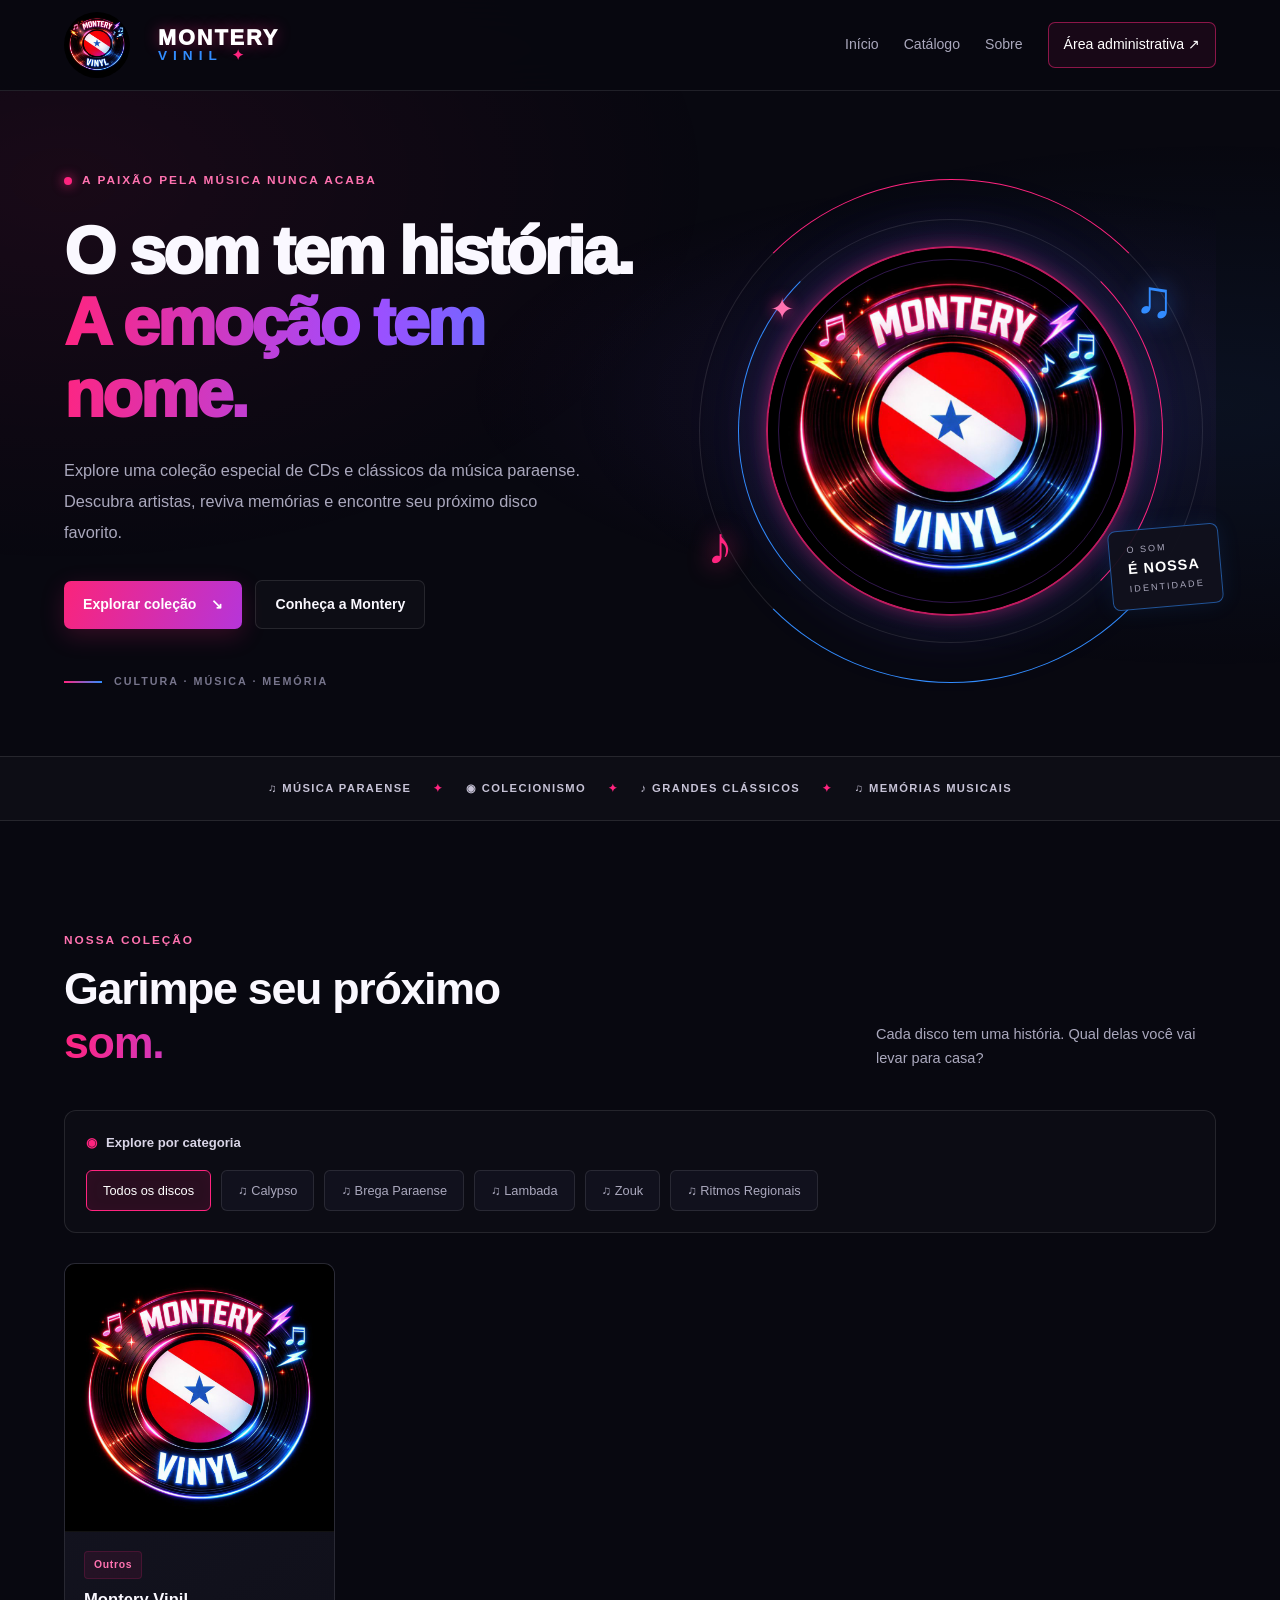
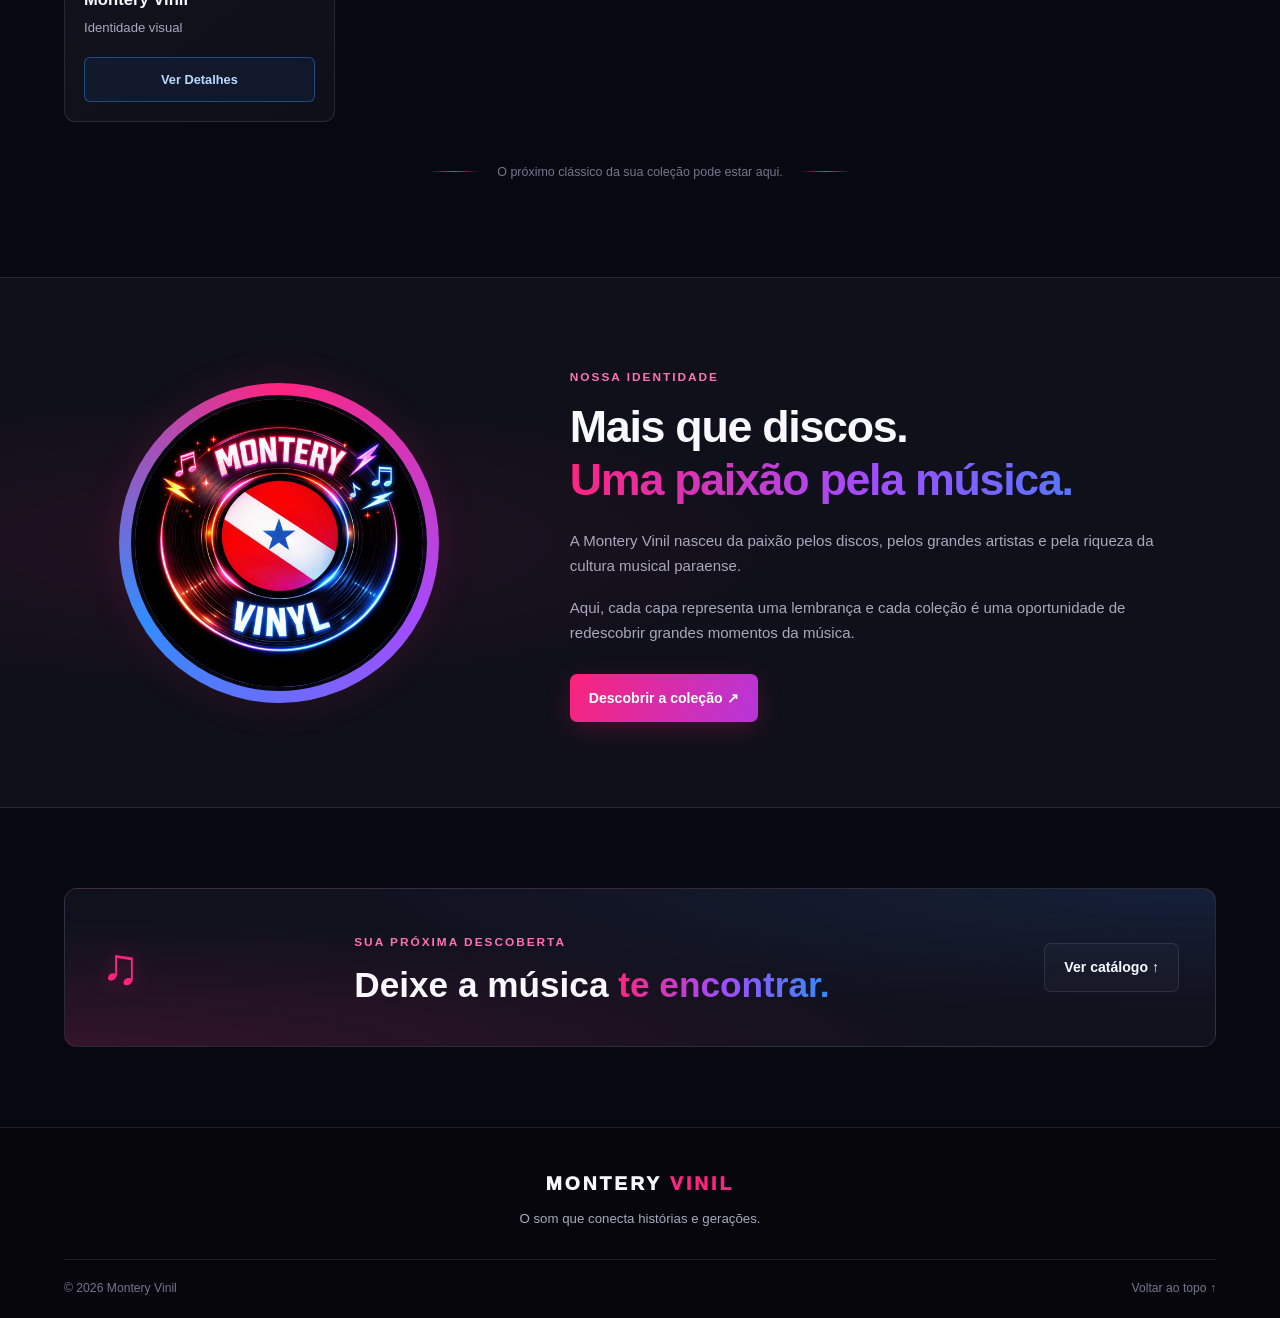
==== index.html @ 1ee5c23e "Montery vinly vs 1.0.1" ====
<!DOCTYPE html>
<html lang="pt-BR">
<head>
    <meta charset="UTF-8">
    <meta name="viewport" content="width=device-width, initial-scale=1.0">
    <meta name="theme-color" content="#080810">
    <meta name="description" content="Montery Vinil — CDs, discos e clássicos da música paraense.">

    <title>Montery Vinil | Coleção Musical</title>

    <link rel="stylesheet" href="style.css">

    <!-- Biblioteca oficial do Supabase -->
    <script src="https://cdn.jsdelivr.net/npm/@supabase/supabase-js@2"></script>

    <!-- Seu JavaScript original -->
    <script src="script.js" defer></script>
</head>

<body>

    <!-- CABEÇALHO -->
    <header class="header">
        <a href="index.html" class="Minha_logo" aria-label="Montery Vinil - início">
            <img src="assets/logo-montery-vinil.jpg" alt="Montery Vinil">
        </a>

        <a href="#inicio" class="meu_titulo">
            <span class="titulo-principal">MONTERY</span>
            <span class="titulo-secundario">VINIL <span>✦</span></span>
        </a>

        <button
            class="menu-toggle"
            id="menuToggle"
            type="button"
            aria-label="Abrir menu"
            aria-expanded="false"
            aria-controls="mainNav"
        >
            ☰
        </button>

        <nav class="main-nav" id="mainNav">
            <a href="#inicio">Início</a>
            <a href="#catalogo">Catálogo</a>
            <a href="#sobre">Sobre</a>
            <a href="admin.html" class="nav-admin">Área administrativa ↗</a>
        </nav>
    </header>

    <main>

        <!-- APRESENTAÇÃO -->
        <section class="hero" id="inicio">
            <div class="hero-background"></div>

            <div class="hero-content">
                <div class="eyebrow">
                    <span class="status-dot"></span>
                    A PAIXÃO PELA MÚSICA NUNCA ACABA
                </div>

                <h1>
                    O som tem história.
                    <span>A emoção tem nome.</span>
                </h1>

                <p>
                    Explore uma coleção especial de CDs e clássicos
                    da música paraense. Descubra artistas, reviva
                    memórias e encontre seu próximo disco favorito.
                </p>

                <div class="hero-actions">
                    <a href="#catalogo" class="btn-primary">
                        Explorar coleção <span>↘</span>
                    </a>

                    <a href="#sobre" class="btn-outline">
                        Conheça a Montery
                    </a>
                </div>

                <div class="hero-signature">
                    <span class="signature-line"></span>
                    <span>CULTURA · MÚSICA · MEMÓRIA</span>
                </div>
            </div>

            <div class="hero-art" aria-label="Identidade visual da Montery Vinil">
                <div class="orbit orbit-one"></div>
                <div class="orbit orbit-two"></div>
                <div class="orbit orbit-three"></div>

                <div class="hero-logo">
                    <img src="assets/logo-montery-vinil.jpg" alt="Logo Montery Vinil">
                </div>

                <span class="floating-note note-one">♫</span>
                <span class="floating-note note-two">♪</span>
                <span class="floating-star">✦</span>

                <div class="hero-sticker">
                    <span>O SOM</span>
                    <strong>É NOSSA</strong>
                    <span>IDENTIDADE</span>
                </div>
            </div>
        </section>

        <!-- FAIXA DECORATIVA -->
        <div class="music-strip">
            <span>♫ MÚSICA PARAENSE</span>
            <span class="strip-star">✦</span>
            <span>◉ COLECIONISMO</span>
            <span class="strip-star">✦</span>
            <span>♪ GRANDES CLÁSSICOS</span>
            <span class="strip-star">✦</span>
            <span>♫ MEMÓRIAS MUSICAIS</span>
        </div>

        <!-- CATÁLOGO -->
        <section class="catalog-section" id="catalogo">

            <div class="section-heading">
                <div>
                    <span class="section-label">NOSSA COLEÇÃO</span>
                    <h2>Garimpe seu próximo <span>som.</span></h2>
                </div>

                <p>
                    Cada disco tem uma história.
                    Qual delas você vai levar para casa?
                </p>
            </div>

            <!-- FILTROS: valores compatíveis com seu JavaScript -->
            <div class="filter-area">
                <div class="filter-heading">
                    <span class="filter-icon">◉</span>
                    <span>Explore por categoria</span>
                </div>

                <div class="filters">
                    <button class="filter active" type="button" data-filter="todos">
                        Todos os discos
                    </button>

                    <button class="filter" type="button" data-filter="calypso">
                        ♫ Calypso
                    </button>

                    <button class="filter" type="button" data-filter="brega">
                        ♫ Brega Paraense
                    </button>

                    <button class="filter" type="button" data-filter="Lambada">
                        ♫ Lambada
                    </button>

                    <button class="filter" type="button" data-filter="Zouk">
                        ♫ Zouk
                    </button>

                    <button class="filter" type="button" data-filter="Ritmos Regionais">
                        ♫ Ritmos Regionais
                    </button>
                </div>
            </div>

            <!-- O SEU JS PREENCHE ESTA ÁREA AUTOMATICAMENTE -->
            <div class="product-grid" id="productGrid">
                <div class="loading-state">
                    <span class="loading-disc"></span>
                    <p>Preparando nossa coleção musical...</p>
                </div>
            </div>

            <div class="catalog-footer">
                <span class="footer-line"></span>
                <p>O próximo clássico da sua coleção pode estar aqui.</p>
                <span class="footer-line"></span>
            </div>
        </section>

        <!-- SOBRE A MARCA -->
        <section class="about-section" id="sobre">
            <div class="about-visual">
                <div class="about-ring">
                    <img src="assets/logo-montery-vinil.jpg" alt="Identidade visual Montery Vinil">
                </div>
            </div>

            <div class="about-content">
                <span class="section-label">NOSSA IDENTIDADE</span>

                <h2>
                    Mais que discos.
                    <span>Uma paixão pela música.</span>
                </h2>

                <p>
                    A Montery Vinil nasceu da paixão pelos discos,
                    pelos grandes artistas e pela riqueza da cultura
                    musical paraense.
                </p>

                <p>
                    Aqui, cada capa representa uma lembrança e cada
                    coleção é uma oportunidade de redescobrir grandes
                    momentos da música.
                </p>

                <a href="#catalogo" class="btn-primary">
                    Descobrir a coleção ↗
                </a>
            </div>
        </section>

        <!-- CHAMADA FINAL -->
        <section class="closing-banner">
            <span class="closing-note">♫</span>

            <div>
                <span class="section-label">SUA PRÓXIMA DESCOBERTA</span>
                <h2>Deixe a música <span>te encontrar.</span></h2>
            </div>

            <a href="#catalogo" class="btn-outline">
                Ver catálogo ↑
            </a>
        </section>

    </main>

    <!-- MODAL DE DETALHES: IDs compatíveis com seu JS -->
    <div class="modal-overlay" id="itemModal" aria-hidden="true">

        <div class="modal-backdrop" data-close="true"></div>

        <div
            class="modal-card"
            role="dialog"
            aria-modal="true"
            aria-labelledby="modalTitle"
        >
            <button
                class="modal-close"
                id="modalClose"
                type="button"
                aria-label="Fechar detalhes"
            >
                &times;
            </button>

            <div class="modal-gallery">
                <div class="modal-image-container">
                    <img id="modalImage" src="" alt="">
                    <span class="modal-image-label" id="modalImageLabel"></span>
                </div>
                <div
                    class="modal-gallery-thumbnails"
                    id="modalGalleryThumbnails"
                    aria-label="Fotos do disco"
                ></div>
            </div>

            <div class="modal-content">
                <span class="section-label">DETALHES DO EXEMPLAR</span>

                <h2 id="modalTitle">Título do disco</h2>

                <p id="modalDescription">
                    Informações sobre este exemplar.
                </p>

                <div class="modal-status">
                    <span class="status-dot"></span>
                    <span id="modalStatus">Consulte disponibilidade e valor</span>
                </div>

                <a
                    id="modalContact"
                    class="btn-primary contact-button"
                    href="#"
                    target="_blank"
                    rel="noopener noreferrer"
                >
                    Consultar pelo WhatsApp ↗
                </a>
            </div>
        </div>
    </div>

    <!-- RODAPÉ -->
    <footer class="site-footer">
        <a href="#inicio" class="footer-brand">
            MONTERY <span>VINIL</span>
        </a>

        <p>O som que conecta histórias e gerações.</p>

        <div class="footer-bottom">
            <span>© <span id="year"></span> Montery Vinil</span>
            <a href="#inicio">Voltar ao topo ↑</a>
        </div>
    </footer>

</body>
</html>
---- style.css ----
/* ==========================================
   MONTERY VINIL — DESIGN SYSTEM
   Preto + neon rosa + azul + roxo
========================================== */

:root {
    --bg: #080810;
    --surface: #11111d;
    --surface-2: #171727;
    --white: #faf8ff;
    --muted: #aaa8bd;
    --pink: #ff247f;
    --pink-light: #ff72b0;
    --blue: #328cff;
    --purple: #a24cff;
    --border: rgba(255, 255, 255, .10);
    --max-width: 1200px;
}

* {
    margin: 0;
    padding: 0;
    box-sizing: border-box;
}

html {
    scroll-behavior: smooth;
    scroll-padding-top: 100px;
}

body {
    background: var(--bg);
    color: var(--white);
    font-family: Inter, "Segoe UI", Arial, sans-serif;
    line-height: 1.65;
    overflow-x: hidden;
}

body::before {
    content: "";
    position: fixed;
    inset: 0;
    z-index: -1;
    pointer-events: none;
    background:
        radial-gradient(ellipse at 5% 20%,
            rgba(255, 36, 127, .07), transparent 38%),
        radial-gradient(ellipse at 95% 45%,
            rgba(50, 140, 255, .07), transparent 38%);
}

a {
    color: inherit;
    text-decoration: none;
}

button {
    font: inherit;
}

button:focus-visible,
a:focus-visible {
    outline: 2px solid var(--blue);
    outline-offset: 4px;
}

img {
    display: block;
    max-width: 100%;
}

/* CABEÇALHO */

.header {
    width: 100%;
    min-height: 88px;
    padding: 12px max(5%, calc((100% - var(--max-width)) / 2));
    display: flex;
    align-items: center;
    justify-content: space-between;
    gap: 28px;
    position: sticky;
    top: 0;
    z-index: 100;
    background: rgba(8, 8, 16, .91);
    border-bottom: 1px solid var(--border);
    backdrop-filter: blur(20px);
}

.Minha_logo {
    flex-shrink: 0;
}

.Minha_logo img {
    width: 66px;
    height: 66px;
    object-fit: contain;
    border-radius: 50%;
    transition: transform .3s;
}

.Minha_logo:hover img {
    transform: rotate(-5deg) scale(1.06);
}

.meu_titulo {
    display: flex;
    flex-direction: column;
    line-height: 1.1;
    margin-right: auto;
}

.titulo-principal {
    font-size: 1.35rem;
    font-weight: 950;
    letter-spacing: 2px;
    color: white;
    text-shadow: 0 0 15px rgba(255, 36, 127, .45);
}

.titulo-secundario {
    color: var(--blue);
    font-size: .85rem;
    font-weight: 900;
    letter-spacing: 6px;
}

.titulo-secundario span {
    color: var(--pink);
}

.main-nav {
    display: flex;
    align-items: center;
    gap: 25px;
}

.main-nav a {
    font-size: .88rem;
    color: var(--muted);
    transition: color .25s;
}

.main-nav a:hover {
    color: var(--pink-light);
}

.main-nav .nav-admin {
    padding: 10px 15px;
    color: white;
    border: 1px solid rgba(255, 36, 127, .5);
    border-radius: 7px;
    background: rgba(255, 36, 127, .07);
}

.nav-admin:hover {
    box-shadow: 0 0 20px rgba(255, 36, 127, .2);
}

.menu-toggle {
    display: none;
    border: 1px solid var(--border);
    color: white;
    background: var(--surface);
    padding: 8px 12px;
    border-radius: 7px;
    cursor: pointer;
}

/* APRESENTAÇÃO */

.hero {
    width: min(100% - 10%, var(--max-width));
    min-height: 590px;
    margin: 0 auto;
    padding: 80px 0 65px;
    display: grid;
    grid-template-columns: 1.05fr .95fr;
    align-items: center;
    gap: 35px;
    position: relative;
}

.hero-background {
    position: absolute;
    inset: 0;
    z-index: -1;
    pointer-events: none;
    background:
        radial-gradient(ellipse at 80% 45%,
            rgba(162, 76, 255, .09), transparent 40%);
}

.hero-content {
    max-width: 640px;
    z-index: 2;
}

.eyebrow,
.section-label {
    color: var(--pink-light);
    font-size: .74rem;
    font-weight: 800;
    letter-spacing: 2px;
}

.eyebrow {
    display: flex;
    align-items: center;
    gap: 10px;
    margin-bottom: 25px;
}

.status-dot {
    width: 8px;
    height: 8px;
    display: inline-block;
    flex-shrink: 0;
    border-radius: 50%;
    background: var(--pink);
    box-shadow: 0 0 12px var(--pink);
}

.hero h1 {
    max-width: 680px;
    font-size: clamp(2.8rem, 5.2vw, 4.65rem);
    font-weight: 950;
    line-height: 1.08;
    letter-spacing: -2.8px;
}

.hero h1 span,
.section-heading h2 span,
.about-content h2 span,
.closing-banner h2 span {
    display: block;
    color: transparent;
    background: linear-gradient(95deg, var(--pink), var(--purple), var(--blue));
    background-clip: text;
    -webkit-background-clip: text;
}

.hero-content > p {
    max-width: 520px;
    margin-top: 24px;
    color: var(--muted);
    font-size: 1.02rem;
    line-height: 1.9;
}

.hero-actions {
    display: flex;
    align-items: center;
    flex-wrap: wrap;
    gap: 13px;
    margin-top: 32px;
}

.btn-primary,
.btn-outline {
    min-height: 48px;
    padding: 12px 19px;
    display: inline-flex;
    align-items: center;
    justify-content: center;
    gap: 15px;
    border-radius: 7px;
    font-weight: 750;
    font-size: .88rem;
    transition: transform .25s, box-shadow .25s, background .25s;
}

.btn-primary {
    color: white;
    background: linear-gradient(110deg, #fa247b, #b635d9);
    box-shadow: 0 7px 25px rgba(255, 36, 127, .18);
}

.btn-primary:hover {
    transform: translateY(-3px);
    box-shadow: 0 10px 32px rgba(255, 36, 127, .32);
}

.btn-outline {
    color: var(--white);
    background: rgba(255, 255, 255, .025);
    border: 1px solid var(--border);
}

.btn-outline:hover {
    border-color: var(--blue);
    box-shadow: 0 0 20px rgba(50, 140, 255, .12);
}

.hero-signature {
    display: flex;
    align-items: center;
    gap: 12px;
    margin-top: 44px;
    color: #77758c;
    font-size: .67rem;
    letter-spacing: 2px;
    font-weight: 700;
}

.signature-line {
    width: 38px;
    height: 2px;
    background: linear-gradient(90deg, var(--pink), var(--blue));
}

/* ILUSTRAÇÃO COM A LOGO */

.hero-art {
    min-height: 440px;
    display: grid;
    place-items: center;
    position: relative;
    isolation: isolate;
}

.orbit {
    position: absolute;
    border: 1px solid rgba(255, 255, 255, .10);
    border-radius: 50%;
    aspect-ratio: 1;
}

.orbit-one {
    width: 95%;
    border-top-color: var(--pink);
    border-bottom-color: var(--blue);
    animation: girar 35s linear infinite;
}

.orbit-two {
    width: 80%;
    border-left-color: var(--blue);
    border-right-color: var(--pink);
    animation: girar 24s linear infinite reverse;
}

.orbit-three {
    width: 65%;
    border-color: rgba(162, 76, 255, .30);
}

.hero-logo {
    width: min(76%, 370px);
    aspect-ratio: 1;
    display: grid;
    place-items: center;
    overflow: hidden;
    border-radius: 50%;
    background: #000;
    border: 2px solid rgba(255, 36, 127, .75);
    box-shadow:
        0 0 18px rgba(255, 36, 127, .35),
        0 0 55px rgba(162, 76, 255, .17),
        0 0 90px rgba(50, 140, 255, .12);
    animation: pulsar 4s ease-in-out infinite;
}

.hero-logo img {
    width: 100%;
    height: 100%;
    object-fit: cover;
}

.floating-note {
    position: absolute;
    font-size: 3.3rem;
    font-weight: 900;
    filter: drop-shadow(0 0 12px currentColor);
    animation: flutuar 4s ease-in-out infinite;
}

.note-one {
    top: 10%;
    right: 8%;
    color: var(--blue);
}

.note-two {
    left: 4%;
    bottom: 14%;
    color: var(--pink);
    animation-delay: -2s;
}

.floating-star {
    position: absolute;
    top: 17%;
    left: 16%;
    font-size: 1.8rem;
    color: var(--pink-light);
    text-shadow: 0 0 15px var(--pink);
}

.hero-sticker {
    position: absolute;
    right: -1%;
    bottom: 10%;
    padding: 12px 17px;
    display: flex;
    flex-direction: column;
    background: rgba(17, 17, 29, .95);
    border: 1px solid rgba(50, 140, 255, .55);
    border-radius: 8px;
    box-shadow: 0 0 22px rgba(50, 140, 255, .1);
    transform: rotate(-5deg);
}

.hero-sticker span {
    color: var(--muted);
    font-size: .57rem;
    letter-spacing: 2px;
}

.hero-sticker strong {
    color: white;
    font-size: .9rem;
    letter-spacing: 1px;
}

/* FAIXA MUSICAL */

.music-strip {
    min-height: 65px;
    padding: 15px 5%;
    display: flex;
    justify-content: center;
    align-items: center;
    flex-wrap: wrap;
    gap: 22px;
    background: rgba(255, 255, 255, .025);
    border-top: 1px solid var(--border);
    border-bottom: 1px solid var(--border);
    color: #c7c3d7;
    font-size: .7rem;
    font-weight: 800;
    letter-spacing: 1.4px;
}

.strip-star {
    color: var(--pink);
}

/* SEÇÕES */

.catalog-section,
.about-content {
    min-width: 0;
}

.catalog-section {
    width: min(100% - 10%, var(--max-width));
    margin: 0 auto;
    padding: 105px 0 95px;
}

.section-heading {
    display: flex;
    align-items: end;
    justify-content: space-between;
    gap: 35px;
    margin-bottom: 40px;
}

.section-heading h2,
.about-content h2 {
    margin-top: 10px;
    font-size: clamp(2rem, 3.5vw, 3.1rem);
    line-height: 1.2;
    letter-spacing: -1.3px;
}

.section-heading > p {
    max-width: 340px;
    color: var(--muted);
    font-size: .91rem;
}

/* FILTROS */

.filter-area {
    margin-bottom: 30px;
    padding: 21px;
    border: 1px solid var(--border);
    background: rgba(255, 255, 255, .018);
    border-radius: 12px;
}

.filter-heading {
    display: flex;
    align-items: center;
    gap: 9px;
    margin-bottom: 16px;
    color: #d9d5e7;
    font-size: .82rem;
    font-weight: 750;
}

.filter-icon {
    color: var(--pink);
}

.filters {
    display: flex;
    align-items: center;
    flex-wrap: wrap;
    gap: 10px;
}

.filter {
    min-height: 40px;
    padding: 9px 16px;
    border-radius: 6px;
    border: 1px solid var(--border);
    background: var(--surface);
    color: var(--muted);
    font-size: .8rem;
    cursor: pointer;
    transition: all .25s;
}

.filter:hover {
    color: white;
    border-color: rgba(255, 36, 127, .55);
}

.filter.active {
    color: white;
    border-color: var(--pink);
    background: rgba(255, 36, 127, .12);
    box-shadow: inset 0 0 15px rgba(255, 36, 127, .04);
}

/* GRADE DE CDS — COMPATÍVEL COM renderCds() */

.product-grid {
    display: grid;
    grid-template-columns: repeat(4, minmax(0, 1fr));
    gap: 23px;
    align-items: stretch;
}

.product-card {
    min-width: 0;
    overflow: hidden;
    display: flex;
    flex-direction: column;
    background: linear-gradient(145deg, #151522, #0f0f19);
    border: 1px solid var(--border);
    border-radius: 11px;
    transition: transform .3s, border-color .3s, box-shadow .3s;
}

.product-card:hover {
    transform: translateY(-6px);
    border-color: rgba(255, 36, 127, .48);
    box-shadow: 0 15px 40px rgba(0, 0, 0, .25),
                0 0 20px rgba(255, 36, 127, .06);
}

.product-image {
    width: 100%;
    aspect-ratio: 1 / 1;
    overflow: hidden;
    position: relative;
    background:
        radial-gradient(circle, #29213b, #11111d 70%);
}

.product-image::after {
    content: "";
    position: absolute;
    inset: 0;
    pointer-events: none;
    border-bottom: 1px solid rgba(255, 255, 255, .07);
}

.product-image img {
    width: 100%;
    height: 100%;
    object-fit: cover;
    transition: transform .5s;
}

.product-card:hover .product-image img {
    transform: scale(1.055);
}

.product-info {
    padding: 19px;
    display: flex;
    flex-direction: column;
    align-items: flex-start;
    flex: 1;
}

.product-category {
    margin-bottom: 9px;
    padding: 4px 9px;
    color: var(--pink-light);
    background: rgba(255, 36, 127, .08);
    border: 1px solid rgba(255, 36, 127, .16);
    border-radius: 4px;
    font-size: .65rem;
    font-weight: 800;
    letter-spacing: .7px;
}

.product-info h3 {
    width: 100%;
    margin-bottom: 6px;
    font-size: 1.04rem;
    line-height: 1.4;
    overflow-wrap: anywhere;
}

.product-info p {
    width: 100%;
    color: var(--muted);
    font-size: .82rem;
    overflow-wrap: anywhere;
}

.details-button {
    width: 100%;
    margin-top: auto;
    padding: 11px 12px;
    margin-top: 18px;
    border-radius: 6px;
    border: 1px solid rgba(50, 140, 255, .42);
    background: rgba(50, 140, 255, .07);
    color: #b9d9ff;
    font-weight: 750;
    font-size: .8rem;
    cursor: pointer;
    transition: all .25s;
}

.details-button:hover {
    background: var(--blue);
    color: white;
    border-color: var(--blue);
    box-shadow: 0 0 20px rgba(50, 140, 255, .2);
}

/* ESTADOS DO CATÁLOGO */

.loading-state,
.empty-state {
    grid-column: 1 / -1;
    min-height: 220px;
    padding: 35px;
    display: flex;
    flex-direction: column;
    justify-content: center;
    align-items: center;
    gap: 15px;
    text-align: center;
    color: var(--muted);
    background: rgba(255, 255, 255, .02);
    border: 1px dashed rgba(255, 255, 255, .13);
    border-radius: 12px;
}

.loading-disc {
    width: 45px;
    height: 45px;
    border: 4px solid #30223e;
    border-top-color: var(--pink);
    border-right-color: var(--blue);
    border-radius: 50%;
    animation: girar .9s linear infinite;
}

.catalog-footer {
    margin-top: 40px;
    display: flex;
    align-items: center;
    justify-content: center;
    gap: 18px;
    color: #77758c;
    font-size: .78rem;
    text-align: center;
}

.footer-line {
    width: 50px;
    height: 1px;
    background: linear-gradient(90deg, transparent, var(--pink), transparent);
}

/* SOBRE */

.about-section {
    padding: 85px max(5%, calc((100% - var(--max-width)) / 2));
    display: grid;
    grid-template-columns: .8fr 1.2fr;
    align-items: center;
    gap: 75px;
    background:
        radial-gradient(ellipse at 18% 50%,
            rgba(255, 36, 127, .08), transparent 38%),
        #10101a;
    border-top: 1px solid var(--border);
    border-bottom: 1px solid var(--border);
}

.about-visual {
    display: grid;
    place-items: center;
}

.about-ring {
    width: min(100%, 320px);
    aspect-ratio: 1;
    padding: 12px;
    border-radius: 50%;
    background: conic-gradient(
        from 0deg,
        var(--pink),
        var(--purple),
        var(--blue),
        var(--pink)
    );
    box-shadow: 0 0 40px rgba(255, 36, 127, .12);
}

.about-ring img {
    width: 100%;
    height: 100%;
    border-radius: 50%;
    object-fit: cover;
    border: 4px solid var(--bg);
}

.about-content h2 {
    max-width: 600px;
    margin-bottom: 22px;
}

.about-content p {
    max-width: 610px;
    margin-bottom: 17px;
    color: var(--muted);
    font-size: .94rem;
}

.about-content .btn-primary {
    margin-top: 12px;
}

/* CHAMADA FINAL */

.closing-banner {
    width: min(100% - 10%, var(--max-width));
    margin: 80px auto;
    padding: 36px;
    display: flex;
    align-items: center;
    justify-content: space-between;
    gap: 25px;
    background:
        radial-gradient(ellipse at 0% 100%,
            rgba(255, 36, 127, .14), transparent 55%),
        radial-gradient(ellipse at 100% 0%,
            rgba(50, 140, 255, .12), transparent 55%),
        var(--surface);
    border: 1px solid var(--border);
    border-radius: 13px;
}

.closing-note {
    font-size: 3.2rem;
    color: var(--pink);
    text-shadow: 0 0 20px rgba(255, 36, 127, .45);
}

.closing-banner h2 {
    margin-top: 8px;
    font-size: clamp(1.5rem, 3vw, 2.2rem);
    line-height: 1.3;
}

.closing-banner h2 span {
    display: inline;
}

/* MODAL DE DETALHES */

.modal-overlay {
    position: fixed;
    inset: 0;
    z-index: 1000;
    display: none;
    justify-content: center;
    align-items: center;
    padding: 24px;
}

.modal-overlay.open {
    display: flex;
}

.modal-backdrop {
    position: absolute;
    inset: 0;
    background: rgba(0, 0, 8, .83);
    backdrop-filter: blur(8px);
}

.modal-card {
    width: min(100%, 820px);
    max-height: min(90vh, 850px);
    overflow-y: auto;
    position: relative;
    z-index: 1;
    display: grid;
    grid-template-columns: .9fr 1.1fr;
    background: #12121f;
    border: 1px solid rgba(255, 36, 127, .35);
    border-radius: 14px;
    box-shadow: 0 0 70px rgba(0, 0, 0, .65),
                0 0 30px rgba(255, 36, 127, .08);
    animation: aparecer .25s ease-out;
}

.modal-close {
    position: absolute;
    top: 12px;
    right: 12px;
    z-index: 2;
    width: 39px;
    height: 39px;
    display: grid;
    place-items: center;
    border: 1px solid var(--border);
    border-radius: 50%;
    background: rgba(8, 8, 16, .88);
    color: white;
    font-size: 1.7rem;
    cursor: pointer;
    transition: background .2s;
}

.modal-close:hover {
    background: var(--pink);
}

.modal-image-container {
    min-width: 0;
    min-height: 350px;
    position: relative;
    background: #080810;
}

.modal-gallery {
    min-width: 0;
    display: flex;
    flex-direction: column;
    background: #080810;
}

.modal-image-container {
    flex: 1;
}

.modal-image-container img {
    width: 100%;
    height: 100%;
    min-height: 350px;
    object-fit: contain;
}

.modal-image-label {
    position: absolute;
    left: 12px;
    bottom: 12px;
    max-width: calc(100% - 24px);
    padding: 5px 9px;
    color: white;
    background: rgba(8, 8, 16, .78);
    border: 1px solid var(--border);
    border-radius: 5px;
    font-size: .72rem;
}

.modal-image-label:empty {
    display: none;
}

.modal-gallery-thumbnails {
    display: flex;
    gap: 8px;
    padding: 10px;
    overflow-x: auto;
    border-top: 1px solid var(--border);
}

.modal-gallery-thumbnails:empty {
    display: none;
}

.modal-gallery-thumbnail {
    width: 58px;
    height: 58px;
    flex: 0 0 auto;
    padding: 2px;
    overflow: hidden;
    cursor: pointer;
    background: #080810;
    border: 1px solid var(--border);
    border-radius: 6px;
}

.modal-gallery-thumbnail.active {
    border-color: var(--pink);
    box-shadow: 0 0 0 1px var(--pink);
}

.modal-gallery-thumbnail img {
    width: 100%;
    height: 100%;
    object-fit: cover;
    border-radius: 4px;
}

.modal-content {
    padding: 42px 30px 30px;
    display: flex;
    flex-direction: column;
    align-items: flex-start;
}

.modal-content h2 {
    margin: 14px 0;
    font-size: 1.65rem;
    line-height: 1.3;
    overflow-wrap: anywhere;
}

.modal-content > p {
    color: var(--muted);
    font-size: .9rem;
    white-space: pre-line;
    overflow-wrap: anywhere;
}

.modal-status {
    display: flex;
    align-items: center;
    gap: 10px;
    margin: 25px 0;
    padding: 12px;
    border: 1px solid var(--border);
    border-radius: 7px;
    color: #e4e0f0;
    font-size: .8rem;
}

.contact-button {
    width: 100%;
    margin-top: auto;
}

/* RODAPÉ */

.site-footer {
    padding: 40px 5% 20px;
    text-align: center;
    border-top: 1px solid var(--border);
    background: #06060c;
}

.footer-brand {
    font-size: 1.2rem;
    font-weight: 950;
    letter-spacing: 3px;
}

.footer-brand span {
    color: var(--pink);
}

.site-footer > p {
    margin-top: 8px;
    color: var(--muted);
    font-size: .83rem;
}

.footer-bottom {
    max-width: var(--max-width);
    margin: 30px auto 0;
    padding-top: 18px;
    display: flex;
    justify-content: space-between;
    gap: 15px;
    border-top: 1px solid var(--border);
    color: #77758c;
    font-size: .76rem;
}

.footer-bottom a:hover {
    color: var(--pink-light);
}

/* ANIMAÇÕES */

@keyframes girar {
    to {
        transform: rotate(360deg);
    }
}

@keyframes pulsar {
    0%, 100% {
        box-shadow:
            0 0 18px rgba(255, 36, 127, .35),
            0 0 55px rgba(162, 76, 255, .17);
    }
    50% {
        box-shadow:
            0 0 28px rgba(255, 36, 127, .48),
            0 0 75px rgba(50, 140, 255, .20);
    }
}

@keyframes flutuar {
    0%, 100% {
        transform: translateY(0) rotate(-5deg);
    }
    50% {
        transform: translateY(-13px) rotate(5deg);
    }
}

@keyframes aparecer {
    from {
        opacity: 0;
        transform: translateY(12px) scale(.98);
    }
    to {
        opacity: 1;
        transform: translateY(0) scale(1);
    }
}

/* TABLETS */

@media (max-width: 1000px) {
    .header {
        gap: 18px;
    }

    .main-nav {
        gap: 15px;
    }

    .main-nav a {
        font-size: .8rem;
    }

    .hero {
        min-height: 500px;
        gap: 10px;
    }

    .hero-art {
        min-height: 360px;
    }

    .hero-sticker {
        right: 0;
    }

    .product-grid {
        grid-template-columns: repeat(3, minmax(0, 1fr));
    }

    .about-section {
        gap: 40px;
    }
}

/* CELULARES */

@media (max-width: 720px) {
    .header {
        min-height: 75px;
        padding: 9px 5%;
        gap: 12px;
    }

    .Minha_logo img {
        width: 51px;
        height: 51px;
    }

    .titulo-principal {
        font-size: 1.1rem;
    }

    .titulo-secundario {
        font-size: .72rem;
        letter-spacing: 4px;
    }

    .menu-toggle {
        display: block;
        margin-left: auto;
    }

    .main-nav {
        position: absolute;
        top: calc(100% + 1px);
        left: 0;
        right: 0;
        display: none;
        flex-direction: column;
        align-items: stretch;
        gap: 0;
        padding: 12px 5% 20px;
        background: rgba(8, 8, 16, .98);
        border-bottom: 1px solid var(--border);
    }

    .main-nav.aberto {
        display: flex;
    }

    .main-nav a {
        padding: 13px 8px;
        font-size: .9rem;
        border-bottom: 1px solid rgba(255, 255, 255, .05);
    }

    .main-nav .nav-admin {
        margin-top: 10px;
        text-align: center;
        border: 1px solid rgba(255, 36, 127, .4);
    }

    .hero {
        width: 90%;
        padding: 58px 0 45px;
        grid-template-columns: 1fr;
        gap: 15px;
    }

    .hero h1 {
        font-size: clamp(2.5rem, 10vw, 3.6rem);
        letter-spacing: -1.8px;
    }

    .hero-content > p {
        font-size: .92rem;
    }

    .hero-art {
        min-height: 340px;
        margin-top: 15px;
    }

    .hero-logo {
        width: min(72%, 285px);
    }

    .hero-sticker {
        right: 2%;
        bottom: 6%;
    }

    .music-strip {
        gap: 10px 15px;
        font-size: .61rem;
    }

    .catalog-section {
        width: 90%;
        padding: 70px 0;
    }

    .section-heading {
        flex-direction: column;
        align-items: flex-start;
        gap: 12px;
        margin-bottom: 28px;
    }

    .section-heading h2,
    .about-content h2 {
        font-size: 2.1rem;
    }

    .section-heading > p {
        font-size: .86rem;
    }

    .filter-area {
        padding: 15px;
    }

    .filters {
        gap: 8px;
    }

    .filter {
        padding: 9px 11px;
        font-size: .73rem;
    }

    .product-grid {
        grid-template-columns: repeat(2, minmax(0, 1fr));
        gap: 12px;
    }

    .product-info {
        padding: 12px;
    }

    .product-info h3 {
        font-size: .91rem;
    }

    .product-info p {
        font-size: .76rem;
    }

    .product-category {
        font-size: .58rem;
    }

    .details-button {
        font-size: .72rem;
        padding: 10px 5px;
    }

    .catalog-footer {
        font-size: .7rem;
        gap: 10px;
    }

    .footer-line {
        width: 20px;
        flex-shrink: 0;
    }

    .about-section {
        padding: 60px 5%;
        grid-template-columns: 1fr;
        gap: 35px;
    }

    .about-ring {
        width: min(75%, 260px);
    }

    .about-content h2 {
        font-size: 2rem;
    }

    .closing-banner {
        width: 90%;
        margin: 55px auto;
        padding: 23px;
        flex-wrap: wrap;
        gap: 18px;
    }

    .closing-note {
        font-size: 2.3rem;
    }

    .closing-banner > div {
        flex: 1;
        min-width: 180px;
    }

    .closing-banner h2 {
        font-size: 1.45rem;
    }

    .closing-banner > .btn-outline {
        width: 100%;
    }

    .modal-overlay {
        padding: 12px;
    }

    .modal-card {
        max-height: 92vh;
        grid-template-columns: 1fr;
    }

    .modal-image-container {
        min-height: 0;
        height: min(55vw, 300px);
    }

    .modal-gallery {
        min-height: 0;
    }

    .modal-image-container img {
        min-height: 0;
        height: 100%;
    }

    .modal-content {
        padding: 23px;
    }

    .modal-content h2 {
        font-size: 1.4rem;
    }

    .modal-status {
        margin: 18px 0;
    }

    .footer-bottom {
        flex-direction: column;
        align-items: center;
        gap: 10px;
    }
}

/* TELAS MUITO PEQUENAS */

@media (max-width: 360px) {
    .product-grid {
        grid-template-columns: 1fr;
    }

    .hero-actions {
        align-items: stretch;
        flex-direction: column;
    }

    .hero-actions a {
        width: 100%;
    }

    .music-strip .strip-star {
        display: none;
    }
}

/* ACESSIBILIDADE: REDUZIR MOVIMENTO */

@media (prefers-reduced-motion: reduce) {
    *,
    *::before,
    *::after {
        scroll-behavior: auto !important;
        animation-duration: .01ms !important;
        animation-iteration-count: 1 !important;
        transition-duration: .01ms !important;
    }
}
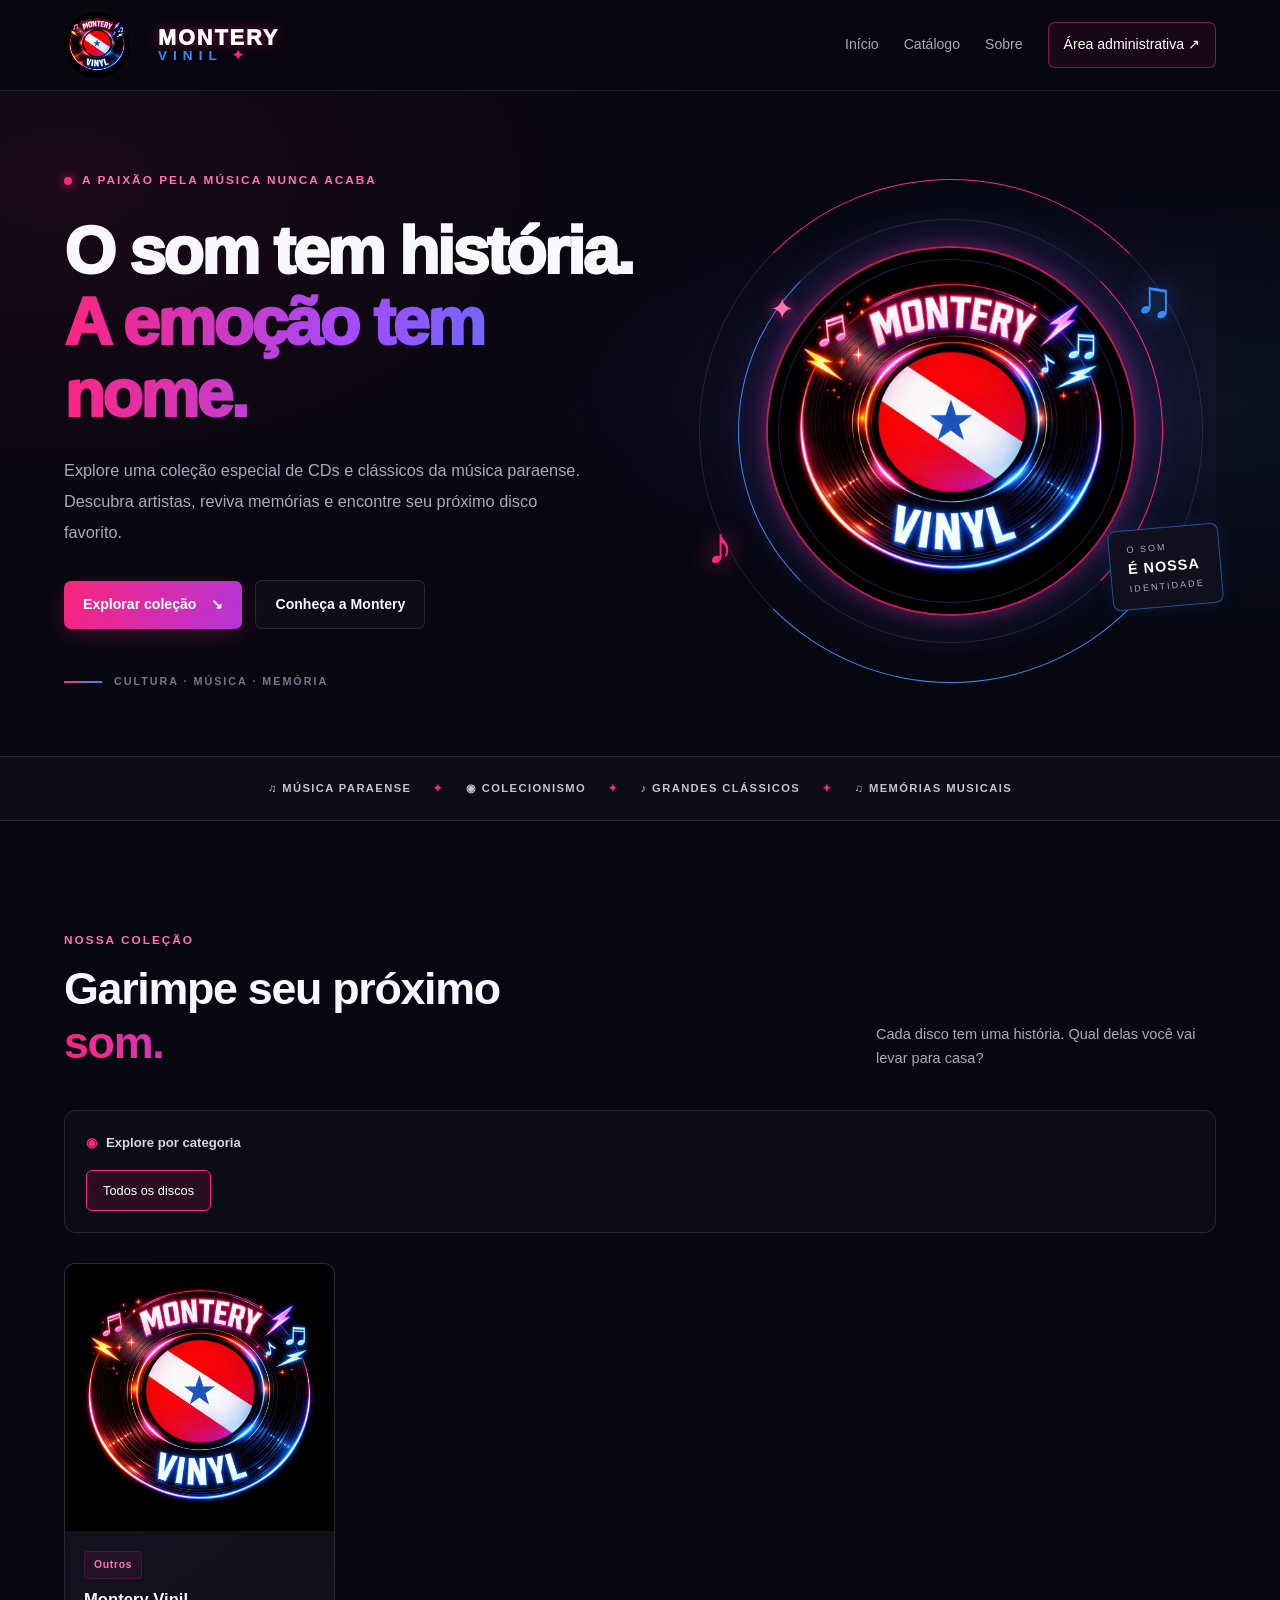
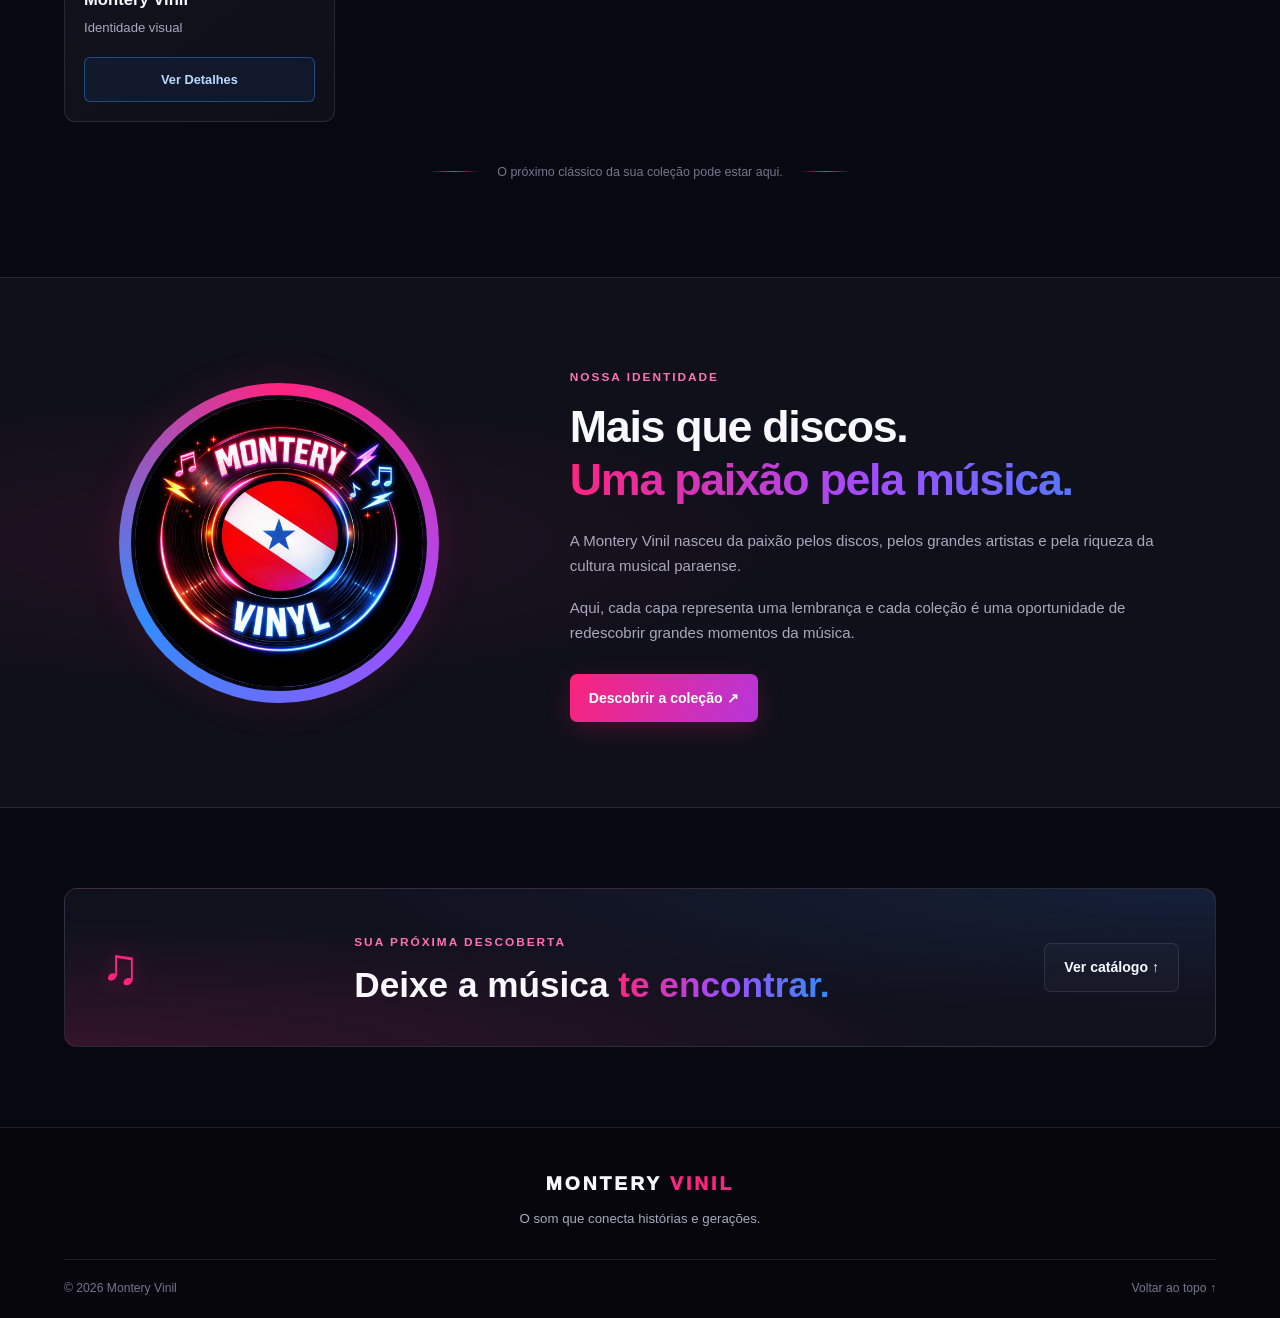
==== commit e733af9e: "Adicionado arquivo script.js e atualizado index.html" ====
--- a/index.html
+++ b/index.html
@@ -136,36 +136,15 @@
                 </p>
             </div>
 
-            <!-- FILTROS: valores compatíveis com seu JavaScript -->
             <div class="filter-area">
                 <div class="filter-heading">
                     <span class="filter-icon">◉</span>
                     <span>Explore por categoria</span>
                 </div>
 
-                <div class="filters">
+                <div class="filters" id="catalogFilters">
                     <button class="filter active" type="button" data-filter="todos">
                         Todos os discos
-                    </button>
-
-                    <button class="filter" type="button" data-filter="calypso">
-                        ♫ Calypso
-                    </button>
-
-                    <button class="filter" type="button" data-filter="brega">
-                        ♫ Brega Paraense
-                    </button>
-
-                    <button class="filter" type="button" data-filter="Lambada">
-                        ♫ Lambada
-                    </button>
-
-                    <button class="filter" type="button" data-filter="Zouk">
-                        ♫ Zouk
-                    </button>
-
-                    <button class="filter" type="button" data-filter="Ritmos Regionais">
-                        ♫ Ritmos Regionais
                     </button>
                 </div>
             </div>
